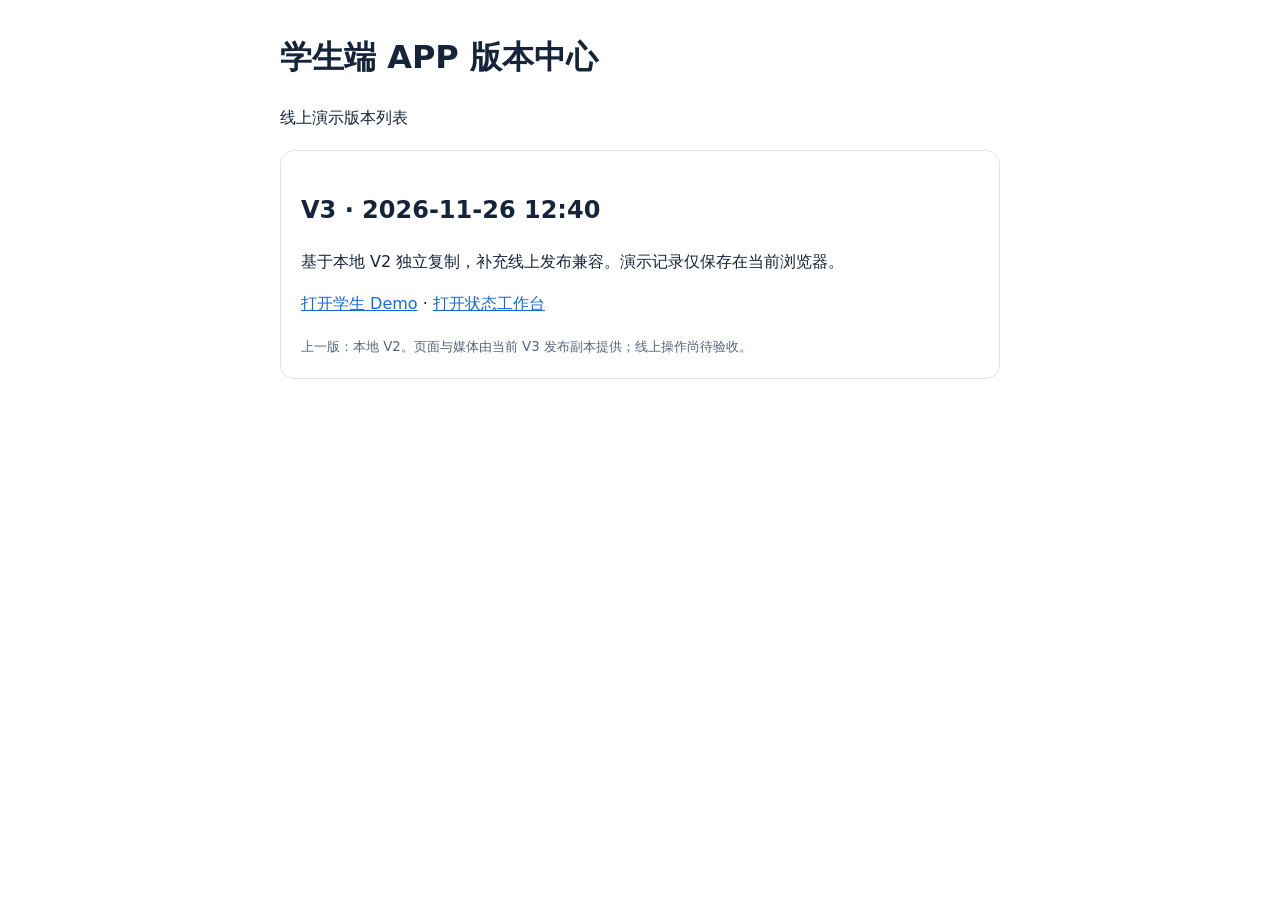
==== versions/index.html @ e5266630 "Add online version center" ====
<!doctype html><html lang="zh-CN"><head><meta charset="utf-8"><meta name="viewport" content="width=device-width, initial-scale=1"><title>学生端 APP 版本中心</title><style>body{font:16px/1.6 system-ui,sans-serif;margin:32px auto;max-width:720px;padding:0 20px;color:#15243a}a{color:#1769e0}section{border:1px solid #dbe3ed;border-radius:14px;padding:20px;margin:20px 0}small{color:#53647b}</style></head><body><h1>学生端 APP 版本中心</h1><p>线上演示版本列表</p><section><h2>V3 · 2026-11-26 12:40</h2><p>基于本地 V2 独立复制，补充线上发布兼容。演示记录仅保存在当前浏览器。</p><p><a href="../index.html">打开学生 Demo</a> · <a href="../workbench_261126_1035.html">打开状态工作台</a></p><small>上一版：本地 V2。页面与媒体由当前 V3 发布副本提供；线上操作尚待验收。</small></section></body></html>
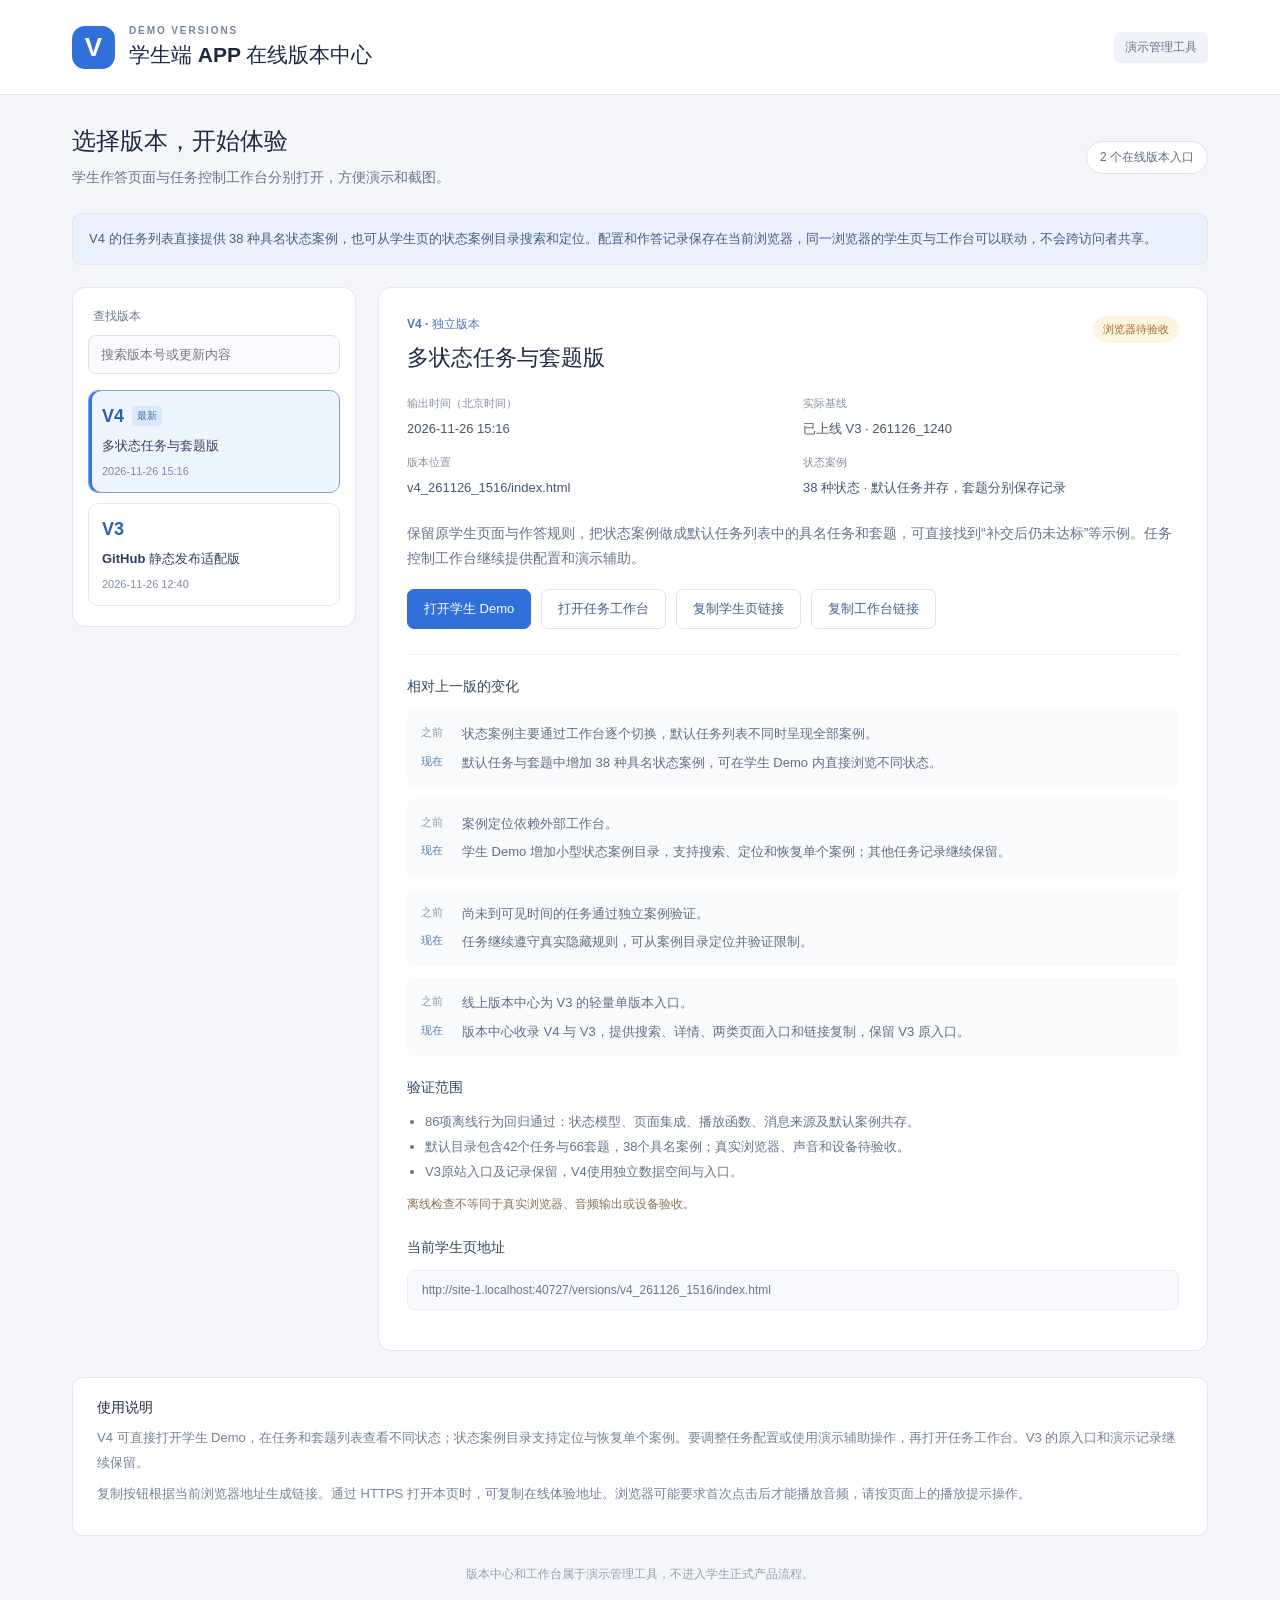
==== commit df551127: "Add V4 named task scenarios and complete online version center" ====
--- a/versions/index.html
+++ b/versions/index.html
@@ -1 +1,51 @@
-<!doctype html><html lang="zh-CN"><head><meta charset="utf-8"><meta name="viewport" content="width=device-width, initial-scale=1"><title>学生端 APP 版本中心</title><style>body{font:16px/1.6 system-ui,sans-serif;margin:32px auto;max-width:720px;padding:0 20px;color:#15243a}a{color:#1769e0}section{border:1px solid #dbe3ed;border-radius:14px;padding:20px;margin:20px 0}small{color:#53647b}</style></head><body><h1>学生端 APP 版本中心</h1><p>线上演示版本列表</p><section><h2>V3 · 2026-11-26 12:40</h2><p>基于本地 V2 独立复制，补充线上发布兼容。演示记录仅保存在当前浏览器。</p><p><a href="../index.html">打开学生 Demo</a> · <a href="../workbench_261126_1035.html">打开状态工作台</a></p><small>上一版：本地 V2。页面与媒体由当前 V3 发布副本提供；线上操作尚待验收。</small></section></body></html>+<!doctype html>
+<html lang="zh-CN">
+<head>
+  <meta charset="utf-8">
+  <meta name="viewport" content="width=device-width,initial-scale=1">
+  <meta name="description" content="学生端 APP Demo 在线版本与任务状态工作台入口">
+  <title>学生端 APP Demo · 在线版本中心</title>
+  <link rel="stylesheet" href="online_center_261126_1516.css">
+</head>
+<body>
+  <header class="site-header">
+    <div class="header-inner">
+      <span class="brand-mark" aria-hidden="true">V</span>
+      <div><p class="eyebrow">DEMO VERSIONS</p><h1>学生端 APP 在线版本中心</h1></div>
+      <span class="tool-label">演示管理工具</span>
+    </div>
+  </header>
+  <main>
+    <section class="intro" aria-labelledby="intro-title">
+      <div><h2 id="intro-title">选择版本，开始体验</h2><p>学生作答页面与任务控制工作台分别打开，方便演示和截图。</p></div>
+      <span class="version-count" id="version-count">读取版本中</span>
+    </section>
+    <p class="notice">V4 的任务列表直接提供 38 种具名状态案例，也可从学生页的状态案例目录搜索和定位。配置和作答记录保存在当前浏览器，同一浏览器的学生页与工作台可以联动，不会跨访问者共享。</p>
+    <div class="content-grid">
+      <aside class="version-panel" aria-label="版本列表">
+        <label class="search-label" for="version-search">查找版本</label>
+        <input id="version-search" type="search" placeholder="搜索版本号或更新内容" autocomplete="off">
+        <div id="version-list" class="version-list" aria-live="polite"></div>
+        <p class="empty" id="empty-state" hidden>没有匹配的版本，请更换关键词。</p>
+      </aside>
+      <section class="detail-panel" id="version-detail" aria-labelledby="detail-title" aria-live="polite">
+        <p class="loading">正在读取版本详情…</p>
+      </section>
+    </div>
+    <section class="usage-note" aria-labelledby="usage-title">
+      <h2 id="usage-title">使用说明</h2>
+      <p>V4 可直接打开学生 Demo，在任务和套题列表查看不同状态；状态案例目录支持定位与恢复单个案例。要调整任务配置或使用演示辅助操作，再打开任务工作台。V3 的原入口和演示记录继续保留。</p>
+      <p>复制按钮根据当前浏览器地址生成链接。通过 HTTPS 打开本页时，可复制在线体验地址。浏览器可能要求首次点击后才能播放音频，请按页面上的播放提示操作。</p>
+    </section>
+  </main>
+  <footer>版本中心和工作台属于演示管理工具，不进入学生正式产品流程。</footer>
+  <div id="copy-message" class="copy-message" role="status" hidden></div>
+  <section id="copy-fallback" class="copy-fallback" aria-label="手动复制地址" hidden>
+    <label for="copy-value">自动复制不可用，请选中以下完整地址手动复制</label>
+    <input id="copy-value" type="text" readonly>
+    <button id="close-copy" type="button">关闭</button>
+  </section>
+  <script src="versions_261126_1516.js"></script>
+  <script src="online_center_261126_1516.js"></script>
+</body>
+</html>
--- a/versions/online_center_261126_1516.css
+++ b/versions/online_center_261126_1516.css
@@ -0,0 +1 @@
+:root{font-family:-apple-system,BlinkMacSystemFont,"Segoe UI","PingFang SC","Microsoft YaHei",sans-serif;color:#1d2a41;background:#f4f6fa;font-synthesis:none}*{box-sizing:border-box}body{margin:0}button,input,a{font:inherit}button,a,input{outline-offset:4px}button{cursor:pointer}button:disabled{cursor:default}a{color:inherit}button:focus-visible,a:focus-visible,input:focus-visible{outline:3px solid #b3cef9}[hidden]{display:none!important}.site-header{background:#fff;border-bottom:1px solid #e2e7ef}.header-inner{max-width:1192px;margin:auto;padding:25px 28px;display:flex;align-items:center;gap:14px}.brand-mark{width:43px;height:43px;display:grid;place-items:center;border-radius:13px;background:#316fda;color:#fff;font-size:26px;font-weight:700}.eyebrow{margin:0 0 4px;color:#76849c;font-size:10px;letter-spacing:1.9px;font-weight:700}h1{margin:0;font-size:21px;line-height:1.4}.tool-label{margin-left:auto;padding:7px 11px;background:#eff3f9;border-radius:6px;color:#65738a;font-size:12px}main{max-width:1192px;margin:auto;padding:30px 28px}.intro{display:flex;align-items:center;justify-content:space-between;gap:20px}.intro h2{margin:0 0 9px;font-size:24px}.intro p{margin:0;color:#67758c;font-size:14px;line-height:1.7}.version-count{white-space:nowrap;font-size:12px;color:#5e6c81;border:1px solid #dce2ec;background:#fff;border-radius:20px;padding:7px 13px}.notice{margin:23px 0 22px;padding:13px 16px;background:#eaf1fc;border:1px solid #dbe7fa;border-radius:9px;color:#435e86;font-size:13px;line-height:1.8}.content-grid{display:grid;grid-template-columns:284px 1fr;gap:22px;align-items:start}.version-panel,.detail-panel{background:#fff;border:1px solid #e1e7ef;border-radius:13px}.version-panel{padding:20px 15px}.search-label{display:block;margin:0 5px 10px;font-size:12px;font-weight:600;color:#6a778c}#version-search{width:100%;padding:11px 12px;border:1px solid #d9e1ed;border-radius:8px;background:#fafbfe;font-size:13px;color:#20314c}.version-list{margin-top:16px;display:grid;gap:10px}.version-item{text-align:left;background:#fff;border:1px solid #e2e7f0;border-radius:10px;padding:15px 13px;color:#30415e;width:100%}.version-item:hover{background:#f8faff;border-color:#b6cbed}.version-item[aria-pressed="true"]{background:#eff5ff;border-color:#7ba2e3;box-shadow:inset 3px 0 #3477e4}.version-item-header{display:flex;align-items:center;gap:8px;margin-bottom:8px}.version-number{font-size:18px;font-weight:700;color:#2c5fae}.latest{font-size:10px;font-weight:600;color:#3d70ba;background:#dce9fc;border-radius:4px;padding:3px 5px}.version-item-title{display:block;font-size:13px;font-weight:600;line-height:1.7}.version-item-time{display:block;margin-top:8px;color:#7f8ba0;font-size:11px}.empty{margin:22px 6px 8px;color:#7a879c;font-size:13px;line-height:1.7}.detail-panel{padding:28px}.detail-top{display:flex;align-items:flex-start;justify-content:space-between;gap:16px}.detail-kicker{font-size:12px;font-weight:600;color:#4b78b6;margin:0 0 8px}.detail-panel h2{margin:0;font-size:22px;line-height:1.5}.acceptance{flex:none;border-radius:20px;padding:6px 10px;font-size:11px;background:#fff4df;color:#977026}.meta-list{margin:22px 0;display:grid;grid-template-columns:1fr 1fr;gap:15px 20px}.meta-item{margin:0}.meta-item dt{font-size:11px;color:#8490a3;margin-bottom:7px}.meta-item dd{margin:0;color:#465771;font-size:13px;line-height:1.7;overflow-wrap:anywhere}.summary{font-size:14px;color:#64728a;line-height:1.8;margin:18px 0}.actions{display:flex;gap:10px;flex-wrap:wrap;padding-bottom:25px;border-bottom:1px solid #edf0f5}.action{border:1px solid #dbe3ef;border-radius:7px;display:inline-flex;align-items:center;justify-content:center;min-height:40px;padding:10px 16px;font-size:13px;text-decoration:none;background:#fff;color:#42608c;line-height:1.3}.action.primary{background:#316fda;border-color:#316fda;color:#fff}.action:hover{filter:brightness(.97)}.subsection{margin-top:23px}.subsection h3{font-size:14px;margin:0 0 13px;color:#334862}.changes{margin:0;padding:0;list-style:none;display:grid;gap:12px}.changes li{padding:13px 14px;background:#f8fafc;border-radius:8px;font-size:13px;line-height:1.8;color:#5f6e85}.change-row{display:grid;grid-template-columns:34px 1fr;gap:7px}.change-row+.change-row{margin-top:5px}.change-label{color:#8b97aa;font-size:11px;padding-top:1px}.change-row.after .change-label{color:#537eaf}.check-list{margin:0;padding-left:18px;color:#65748a;font-size:13px;line-height:1.9}.check-note{margin:10px 0 0;color:#8a7251;font-size:12px;line-height:1.8}.path-box{margin-top:12px;padding:12px 14px;background:#f7f9fc;border:1px solid #e8edf4;border-radius:7px;overflow-wrap:anywhere;font-size:12px;color:#647790}.usage-note{margin-top:26px;padding:21px 24px;border:1px solid #e2e7ef;border-radius:11px;background:#fff}.usage-note h2{margin:0 0 9px;font-size:14px}.usage-note p{margin:7px 0;color:#738198;font-size:13px;line-height:1.9}.loading{font-size:14px;color:#7e8aa0}footer{max-width:1192px;margin:0 auto;padding:0 28px 30px;color:#94a0b1;font-size:12px;text-align:center}.copy-message{position:fixed;bottom:30px;left:50%;transform:translateX(-50%);max-width:90vw;background:#203959;color:#fff;border-radius:9px;padding:12px 20px;box-shadow:0 6px 25px #162c4b22;font-size:13px;z-index:20}.copy-fallback{position:fixed;bottom:24px;left:50%;transform:translateX(-50%);max-width:calc(100vw - 32px);width:620px;border:1px solid #b6c6dc;border-radius:10px;padding:18px;background:#fff;box-shadow:0 8px 38px #1a2d4a33;z-index:30;display:grid;grid-template-columns:1fr auto;gap:12px}.copy-fallback label{grid-column:1/-1;font-size:13px;color:#516782}.copy-fallback input{min-width:0;border:1px solid #c8d5e6;border-radius:6px;padding:10px;font-size:12px}.copy-fallback button{border:1px solid #cbd8eb;border-radius:6px;padding:8px 13px;background:#f2f6fc;color:#48688f}@media(max-width:800px){.header-inner{padding:19px 20px}h1{font-size:18px}.tool-label{display:none}main{padding:24px 18px}.content-grid{grid-template-columns:1fr}.version-panel{padding:16px}.version-list{grid-template-columns:repeat(auto-fit,minmax(220px,1fr))}.detail-panel{padding:23px}.intro h2{font-size:22px}.meta-list{gap:14px}.detail-panel h2{font-size:20px}}@media(max-width:480px){.header-inner{padding:18px 16px;gap:10px}.brand-mark{width:37px;height:37px;font-size:23px}.eyebrow{font-size:9px}h1{font-size:16px}.intro{align-items:flex-start}.version-count{padding:6px 9px;font-size:10px;margin-top:4px}.intro h2{font-size:20px}.intro p{font-size:12px}.notice{font-size:12px}.detail-panel{padding:20px 17px}.detail-top{display:block}.acceptance{display:inline-block;margin-top:11px}.meta-list{grid-template-columns:1fr}.actions{gap:8px}.action{padding:10px 12px;font-size:12px}.usage-note{padding:18px}.copy-fallback{grid-template-columns:1fr}.copy-fallback label{grid-column:auto}footer{font-size:11px;padding-left:20px;padding-right:20px}}
